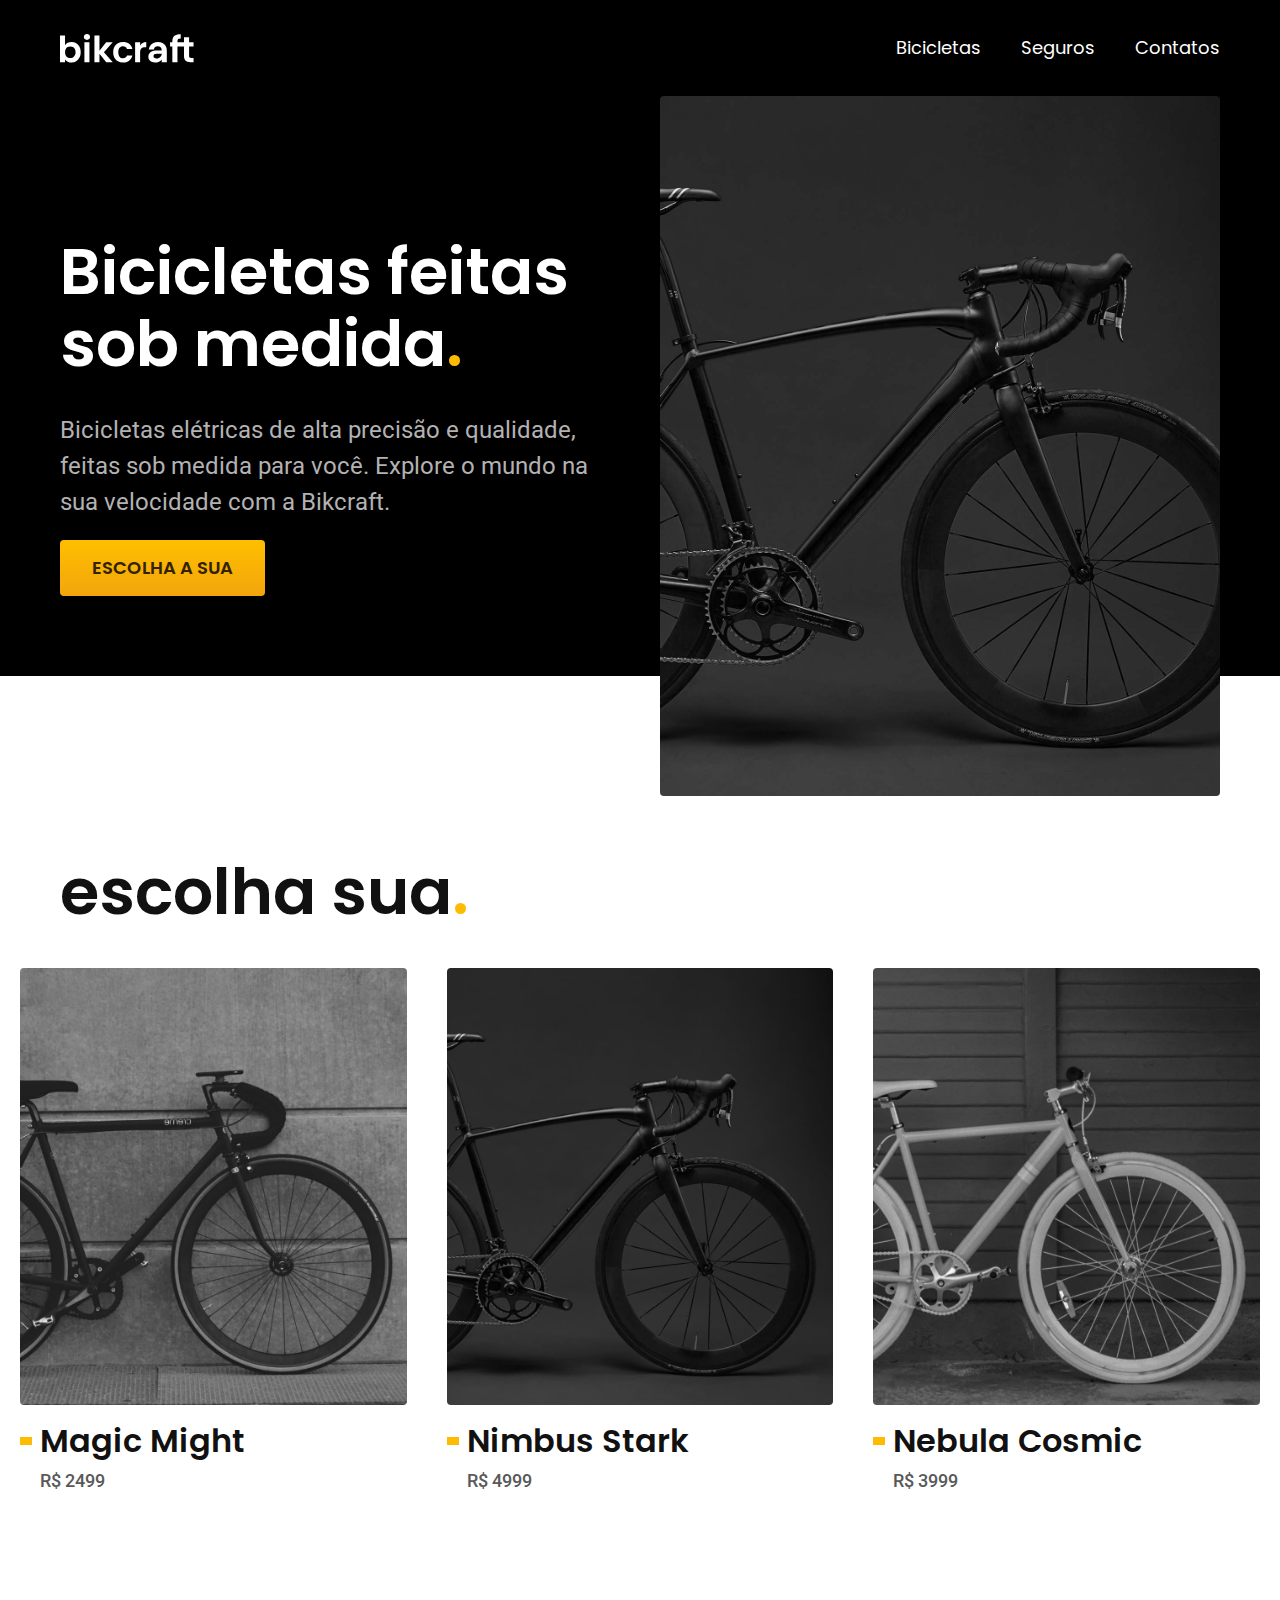
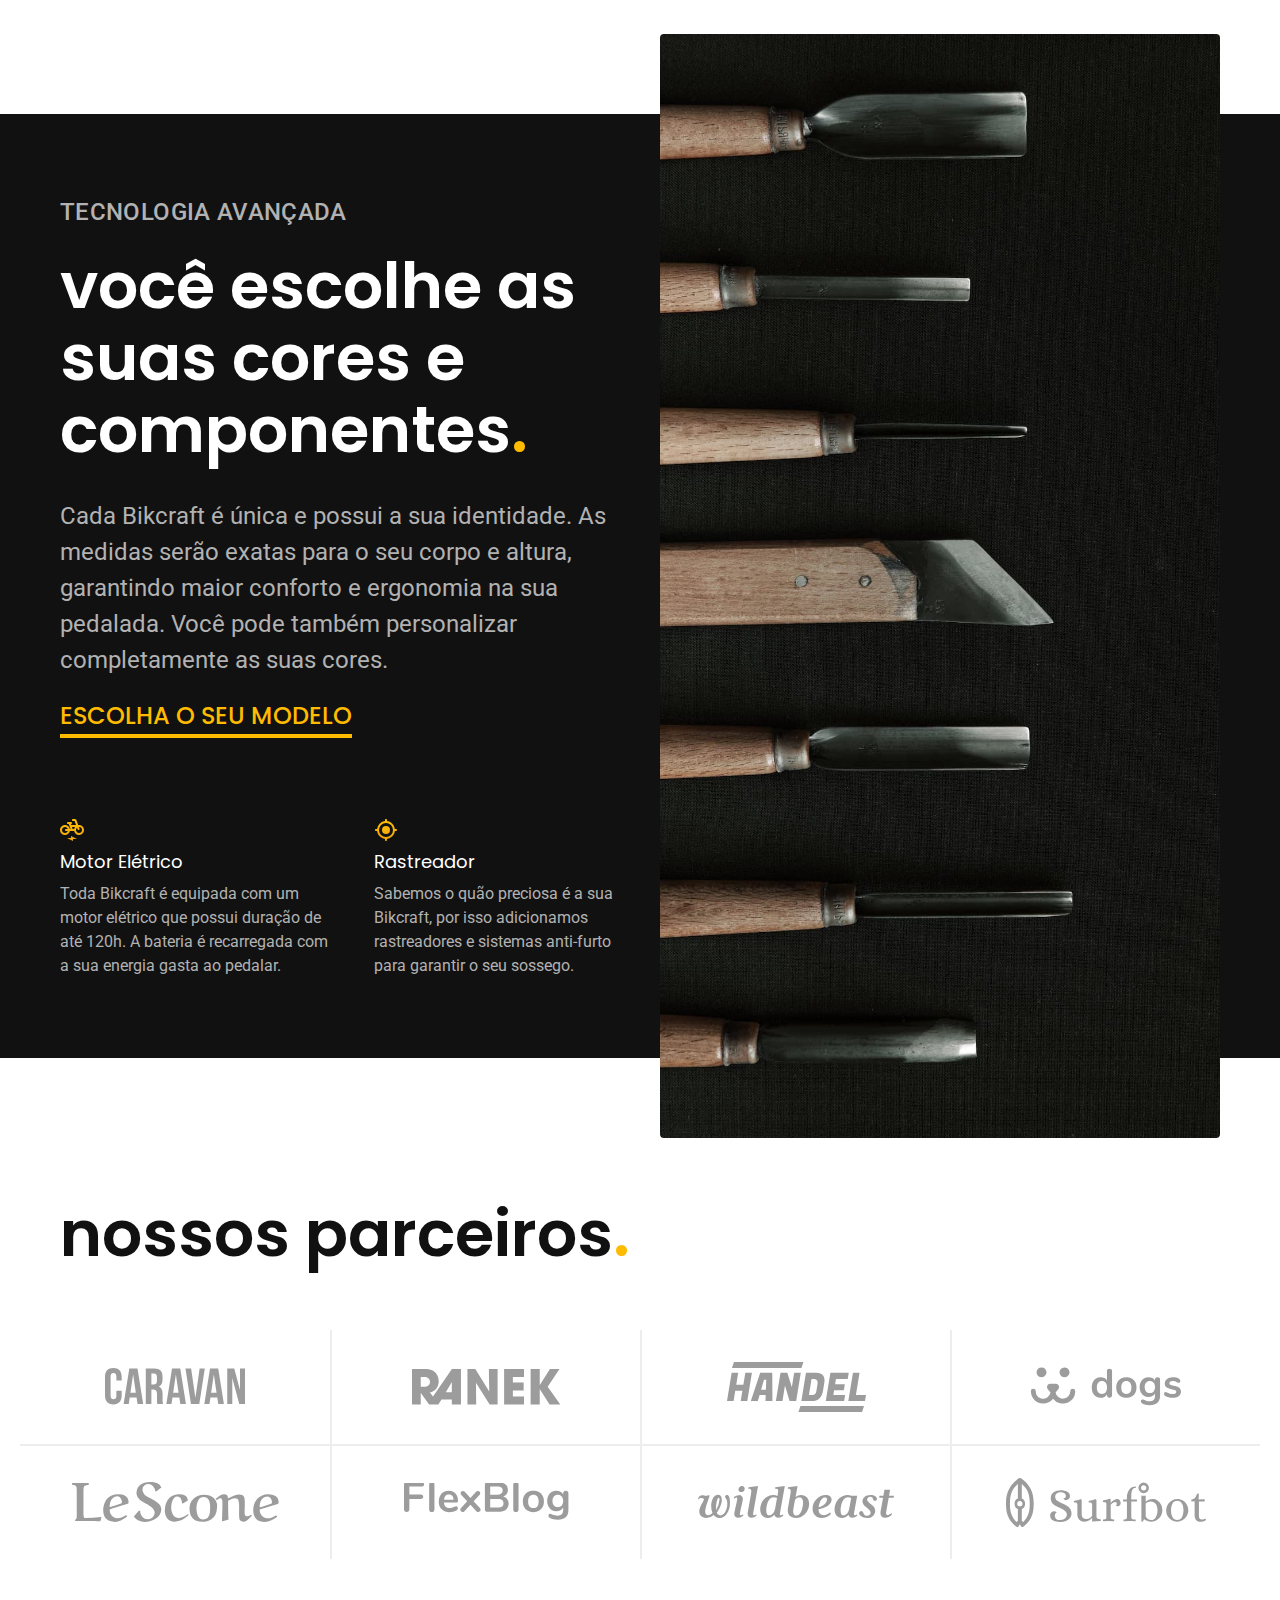
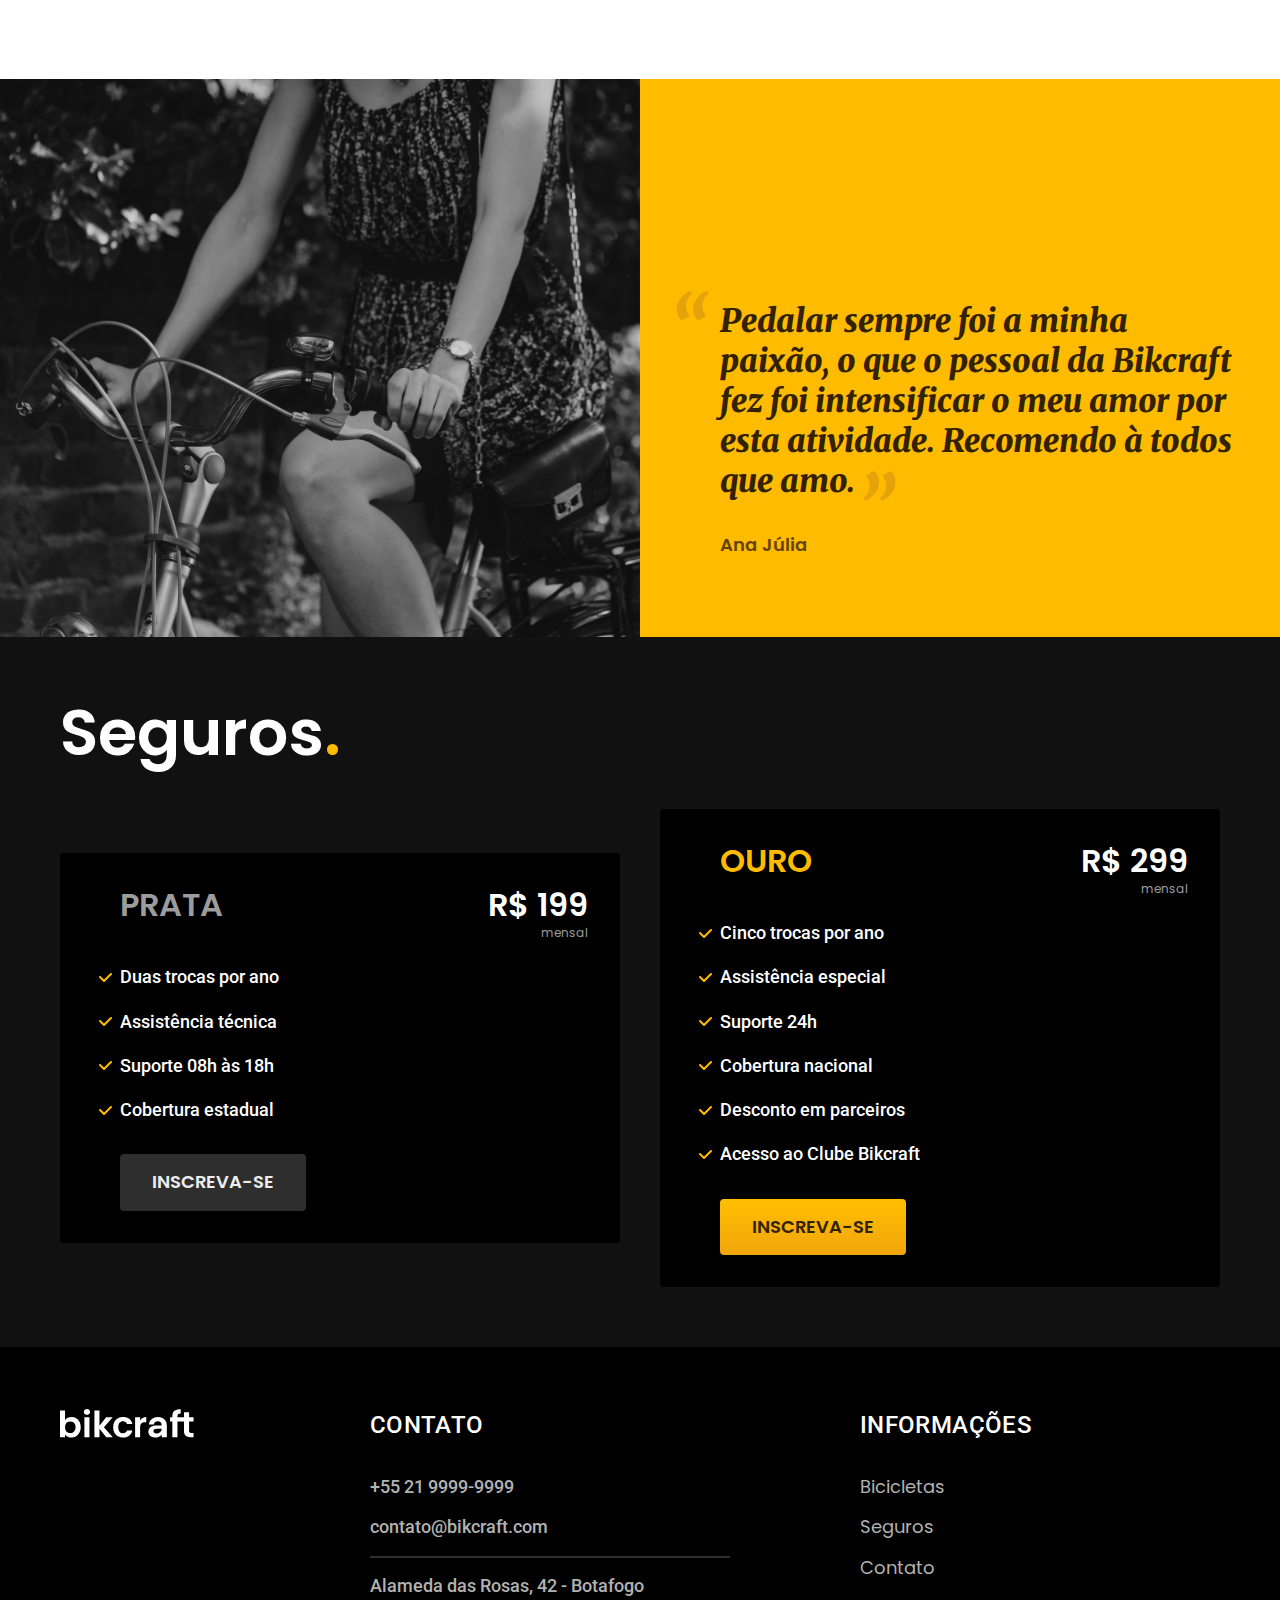
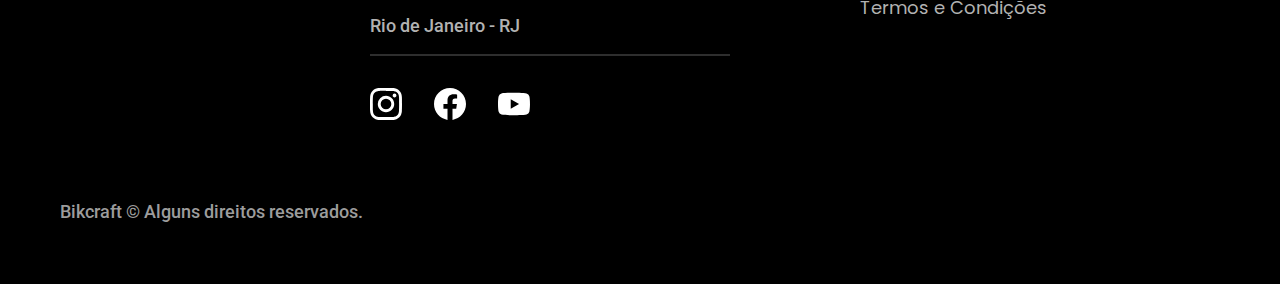
==== index.html @ a8c88aee "update" ====
<!DOCTYPE html>
<html lang="en">

<head>
  <meta charset="UTF-8">
  <meta name="viewport" content="width=device-width, initial-scale=1.0">
  <title>Bikcraft - Bicicletas Elétricas</title>
  <meta name="description"
    content="Bicicletas elétricas de alta precisão e qualidade,  feitas sob medida para o cliente. Explore o mundo na sua velocidade com a Bikcraft.">

  <link rel="stylesheet" href="./css/style.css">

  <link rel="preconnect" href="https://fonts.googleapis.com">
  <link rel="preconnect" href="https://fonts.gstatic.com" crossorigin>
  <link
    href="https://fonts.googleapis.com/css2?family=Merriweather:ital,wght@1,900&family=Poppins:wght@400;600&family=Roboto:wght@400;500&display=swap"
    rel="stylesheet">
</head>

<body>
  <header class="header-bg">
    <div class="header container">
      <a href="./">
        <img src="./img/bikcraft.svg" alt="Bikcraft">
      </a>

      <nav aria-label="primary">
        <ul class="header-menu font-1-m color-0">
          <li><a href="./bikes.html">Bicicletas</a></li>
          <li><a href="./insurance.html">Seguros</a></li>
          <li><a href="./contact.html">Contatos</a></li>
        </ul>
      </nav>
    </div>
  </header>

  <main class="introduction-bg">
    <div class="introduction container">
      <div class="introduction-content">
        <h1 class="font-1-xxl color-0">Bicicletas feitas sob medida<span class="color-p1">.</span></h1>
        <p class="font-2-l color-5">Bicicletas elétricas de alta precisão e qualidade, feitas sob medida para
          você. Explore
          o mundo na sua
          velocidade com a Bikcraft.</p>
        <a class="button" href="./bikes.html">Escolha a sua</a>
      </div>
      <div>
        <img src="./img/photos/introduction.jpg" alt="Bicicleta elétrica preta.">
      </div>
    </div>
  </main>

  <article class="bikes-list">
    <h2 class="container font-1-xxl">escolha sua<span class="color-p1">.</span></h2>

    <ul>
      <li>
        <a href="./bikes/magic.html">
          <img src="./img/bikes/magic-home.jpg" alt="Bicicleta preta">
          <h3 class="font-1-xl">Magic Might</h3>
          <span class="font-2-m color-8">R$ 2499</span>
        </a>
      </li>
      <li>
        <a href="./bikes/nimbus.html">
          <img src="./img/bikes/nimbus-home.jpg" alt="Bicicleta preta">
          <h3 class="font-1-xl">Nimbus Stark</h3>
          <span class="font-2-m color-8">R$ 4999</span>
        </a>
      </li>
      <li>
        <a href="./bikes/nebula.html">
          <img src="./img/bikes/nebula-home.jpg" alt="Bicicleta preta">
          <h3 class="font-1-xl">Nebula Cosmic</h3>
          <span class="font-2-m color-8">R$ 3999</span>
        </a>
      </li>
    </ul>
  </article>

  <article class="technology-bg">
    <div class="technology container">
      <div class="technology-content">
        <span class="font-2-l-b color-5">Tecnologia Avançada</span>
        <h2 class="font-1-xxl color-0">você escolhe as suas cores e componentes<span class="color-p1">.</span></h2>
        <p class="font-2-l color-5">Cada Bikcraft é única e possui a sua identidade. As medidas serão exatas para o seu
          corpo e altura,
          garantindo maior conforto e ergonomia na sua pedalada. Você pode também personalizar completamente as suas
          cores.</p>
        <a class="link" href="./bikes.html">Escolha o seu modelo</a>
        <div class="technology-advantages">
          <div>
            <img src="./img/icons/electric.svg" alt="">
            <h3 class="font-1-m color-0">Motor Elétrico</h3>
            <p class="font-2-s color-5">Toda Bikcraft é equipada com um motor elétrico que possui duração de até 120h. A
              bateria é recarregada com
              a sua energia gasta ao pedalar.</p>
          </div>
          <div>
            <img src="./img/icons/tracker.svg" alt="">
            <h3 class="font-1-m color-0">Rastreador</h3>
            <p class="font-2-s color-5">Sabemos o quão preciosa é a sua Bikcraft, por isso adicionamos rastreadores e
              sistemas anti-furto para
              garantir o seu sossego.</p>
          </div>
        </div>
      </div>
      <div class="technology-image">
        <img src="./img/photos/technology.jpg" alt="">
      </div>
    </div>
  </article>

  <section class="partners" aria-label="Nossos Parceiros">
    <h2 class="container font-1-xxl">nossos parceiros<span class="color-p1">.</span></h2>

    <ul>
      <li><img src="./img/partners/caravan.svg" alt="caravan"></li>
      <li><img src="./img/partners/ranek.svg" alt="ranek"></li>
      <li><img src="./img/partners/handel.svg" alt="handel"></li>
      <li><img src="./img/partners/dogs.svg" alt="dogs"></li>
      <li><img src="./img/partners/lescone.svg" alt="lescone"></li>
      <li><img src="./img/partners/flexblog.svg" alt="flexblog"></li>
      <li><img src="./img/partners/wildbeast.svg" alt="wildbeast"></li>
      <li><img src="./img/partners/surfbot.svg" alt="surfbot"></li>
    </ul>
  </section>

  <section class="testimony" aria-label="Depoimento">
    <div>
      <img src="./img//photos/testimony.jpg" alt="Pessoa com uma bicicleta bikcraft">
    </div>
    <div class="testimony-content">
      <blockquote class="font-1-xl color-p5">
        <p>Pedalar sempre foi a minha paixão, o que o pessoal da Bikcraft fez foi intensificar o meu amor por esta
          atividade. Recomendo à todos que amo.</p>
      </blockquote>
      <span class="font-1-m-b color-p4">Ana Júlia</span>
    </div>
  </section>
  <article class="insurances-bg">
    <div class="insurances container">
      <h2 class="font-1-xxl color-0">Seguros<span class="color-p1">.</span></h2>
      <div class="insurances-item">
        <h3 class="font-1-xl color-6">PRATA</h3>
        <span class="font-1-xl color-0">R$ 199 <span class="font-1-xs color-6">mensal</span></span>
        <ul class="font-2-m color-0">
          <li>Duas trocas por ano</li>
          <li>Assistência técnica</li>
          <li>Suporte 08h às 18h</li>
          <li>Cobertura estadual</li>
        </ul>
        <a class="button secondary" href="./orcamento.html">Inscreva-se</a>
      </div>

      <div class="insurances-item">
        <h3 class="font-1-xl color-p1">OURO</h3>
        <span class="font-1-xl color-0">R$ 299 <span class="font-1-xs color-6">mensal</span></span>
        <ul class="font-2-m color-0">
          <li>Cinco trocas por ano</li>
          <li>Assistência especial</li>
          <li>Suporte 24h</li>
          <li>Cobertura nacional</li>
          <li>Desconto em parceiros</li>
          <li>Acesso ao Clube Bikcraft</li>
        </ul>
        <a class="button" href="./budget.html">Inscreva-se</a>
      </div>
    </div>
  </article>

  <footer class="footer-bg">
    <div class="footer container">
      <img src="./img/bikcraft.svg" alt="Bikcraft">
      <div class="footer-contact">
        <h3 class="font-2-l-b color-0">Contato</h3>
        <ul class="font-2-m color-5">
          <li><a href="tel:+5521999999999">+55 21 9999-9999</a></li>
          <li><a href="mailto:contato@bikcraft.com">contato@bikcraft.com</a></li>
          <li>Alameda das Rosas, 42 - Botafogo</li>
          <li>Rio de Janeiro - RJ</li>
        </ul>
        <div class="footer-networks">
          <a href="./">
            <img src="./img/networks/instagram.svg" alt="Instagram">
          </a>
          <a href="./">
            <img src="./img/networks/facebook.svg" alt="Facebook">
          </a>
          <a href="./">
            <img src="./img/networks/youtube.svg" alt="Youtube">
          </a>
        </div>
      </div>
      <div class="footer-information">
        <h3 class="font-2-l-b color-0">Informações</h3>
        <nav>
          <ul class="font-1-m color-5">
            <li><a href="./bikes.html">Bicicletas</a></li>
            <li><a href="./insurance.html">Seguros</a></li>
            <li><a href="./contact.html">Contato</a></li>
            <li><a href="./terms.html">Termos e Condições</a></li>
          </ul>
        </nav>
      </div>
      <p class="footer-copy font-2-m color-6">Bikcraft © Alguns direitos reservados.</p>
    </div>
  </footer>

</body>

</html>
---- css/style.css ----
@import "./global/global.css";
@import "./utilities/typography.css";
@import "./utilities/colors.css";

@import "./global/header.css";
@import "./global/footer.css";

/* Utilities */
@import "./utilities/components.css";

/* Home */
@import "./home/introduction.css";
@import "./home/technology.css";
@import "./home/partners.css";
@import "./home/testimony.css";

/* Bikes */
@import "./bikes/bike-list.css";
@import "./bikes/bikes.css";

/* Bike */
@import "./bike/bike.css";
@import "./bike/insurance.css";


/* Insurances */
@import "./insurances/insurances.css";
@import "./insurances/advantages.css";
@import "./insurances/questions.css";

/* Terms */
@import "./terms/terms.css"
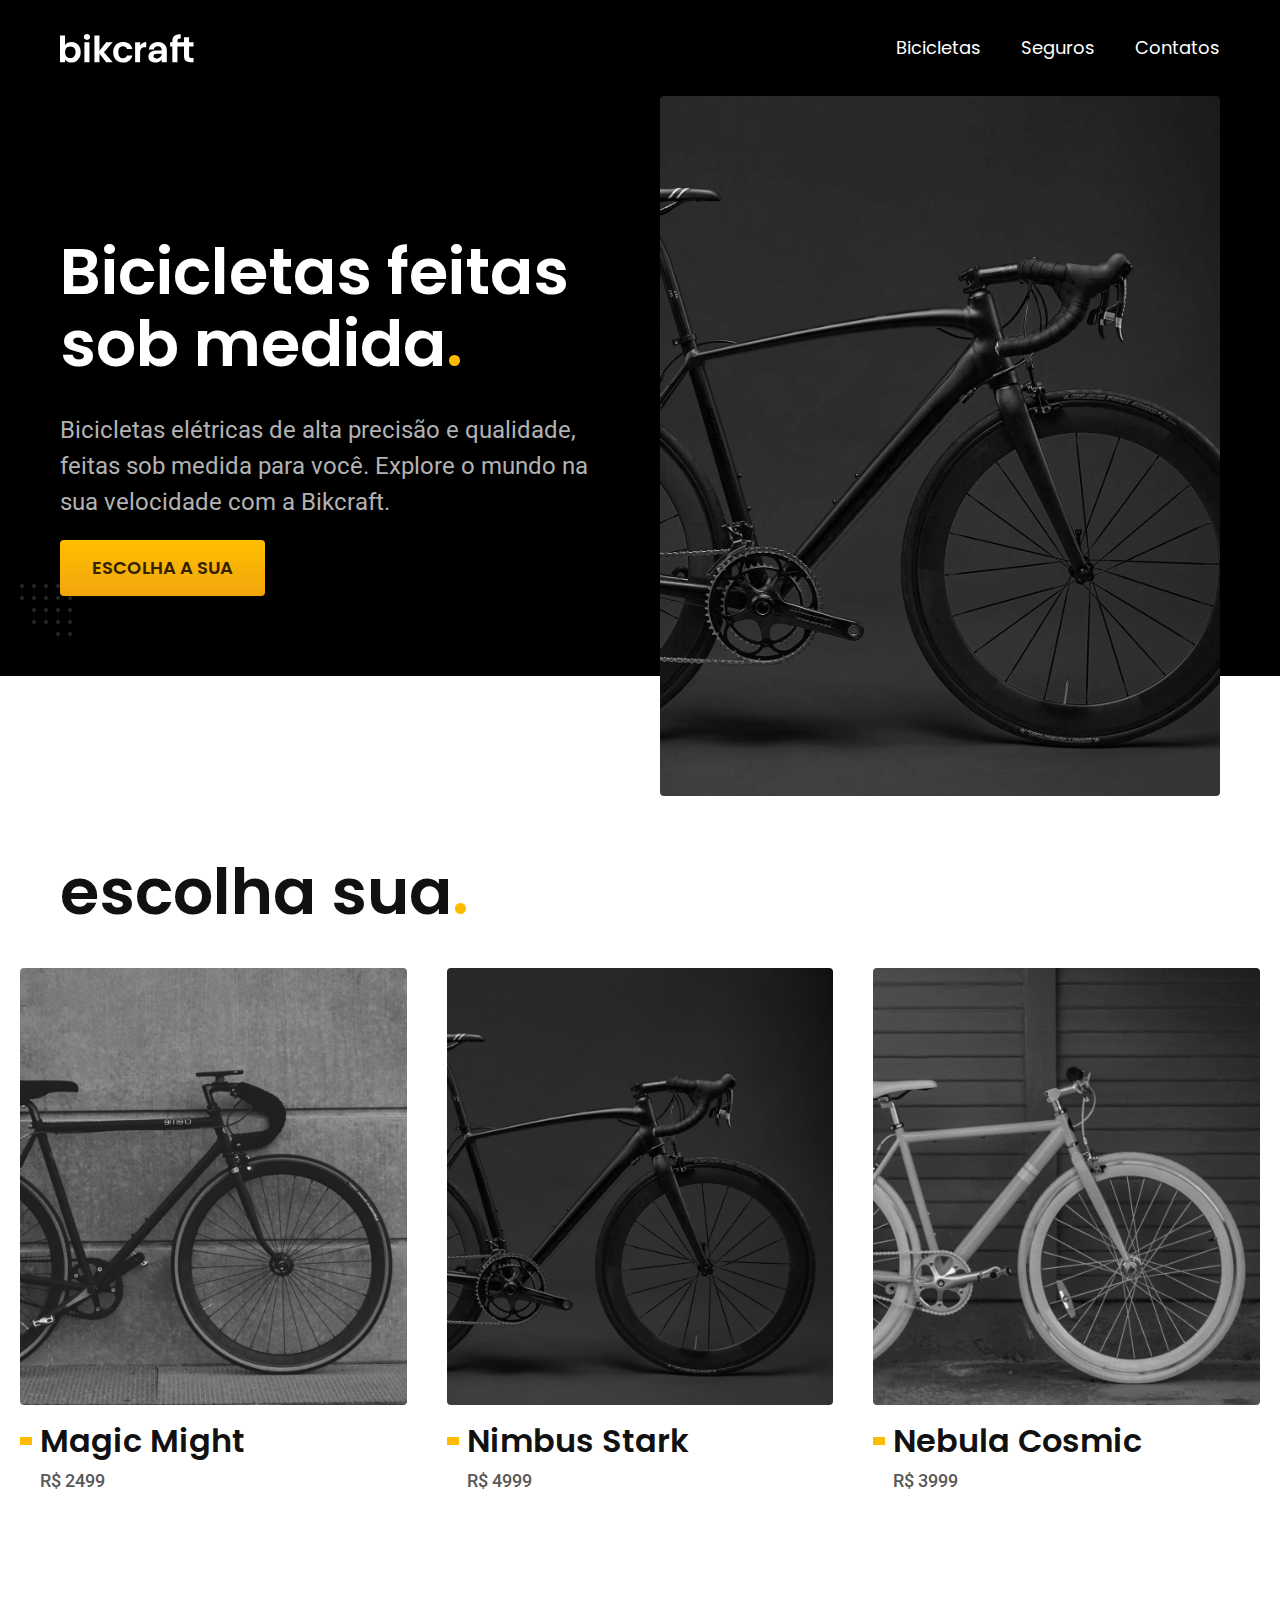
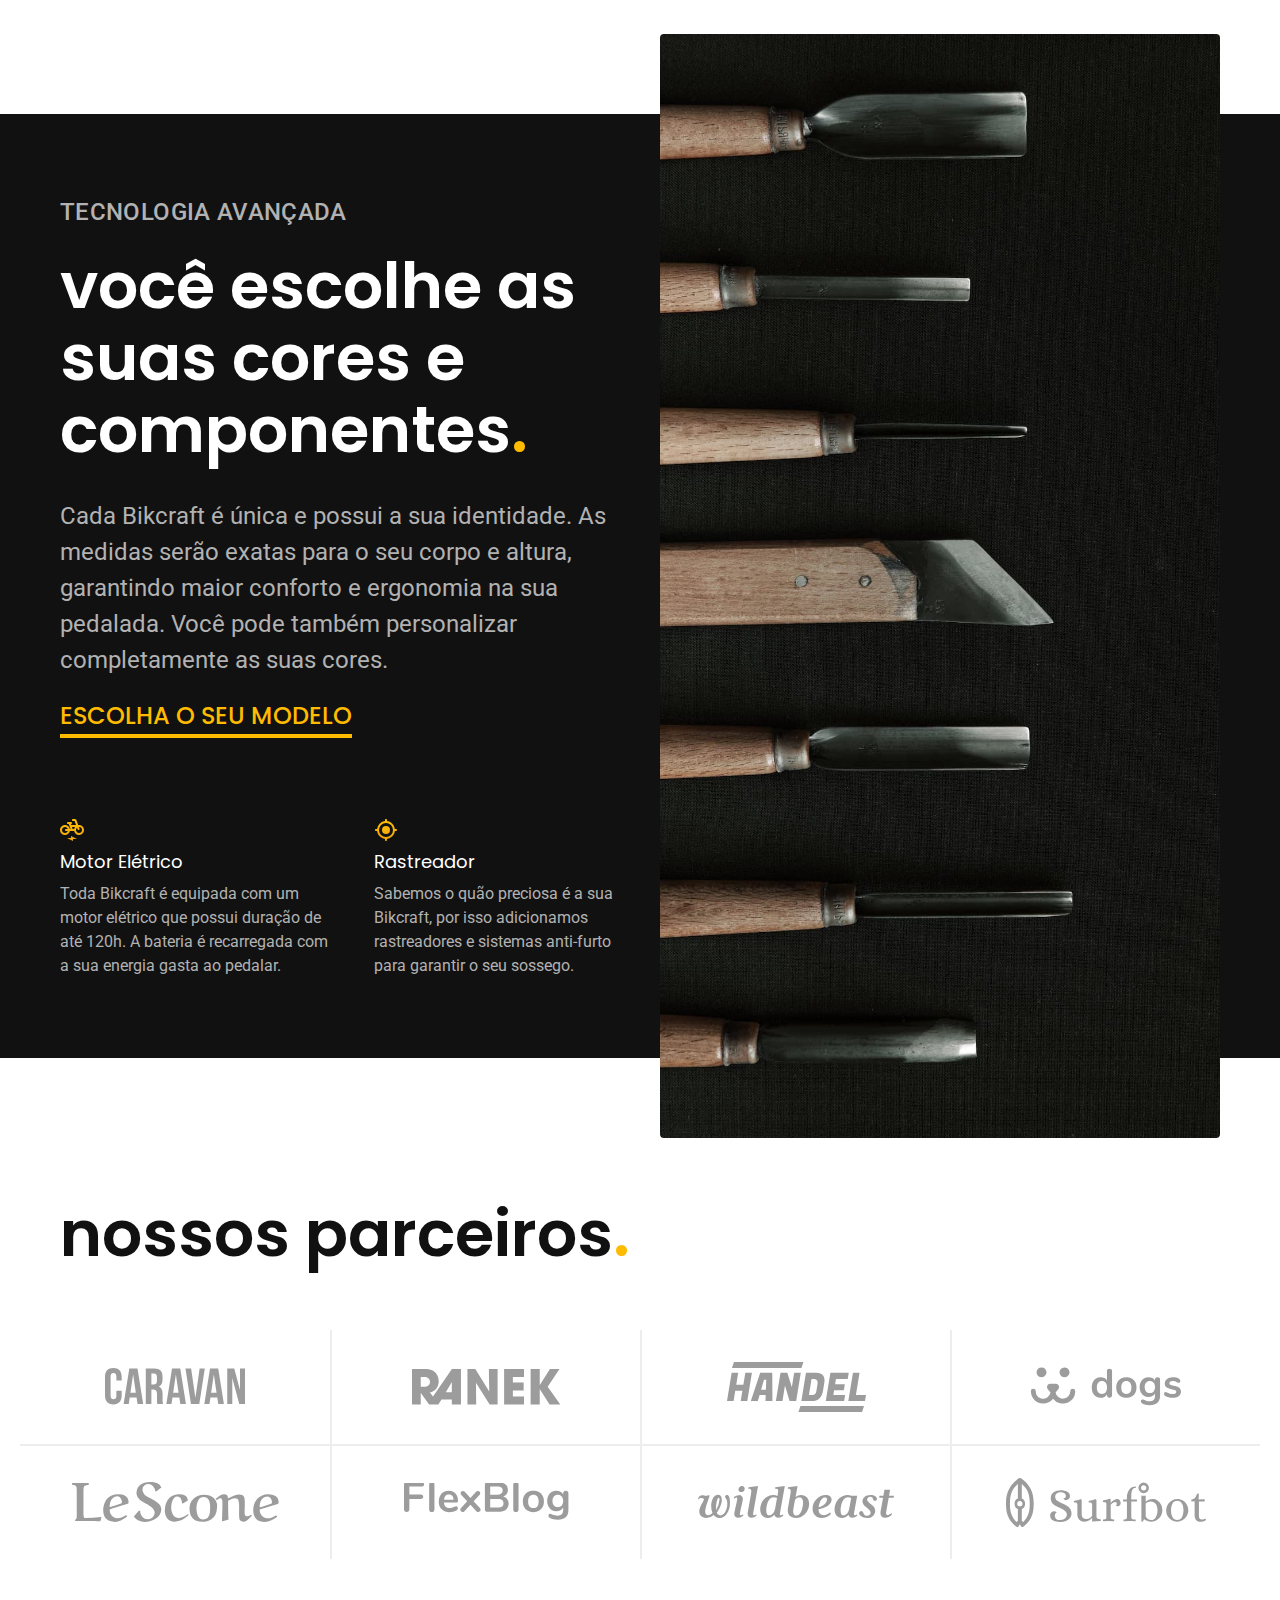
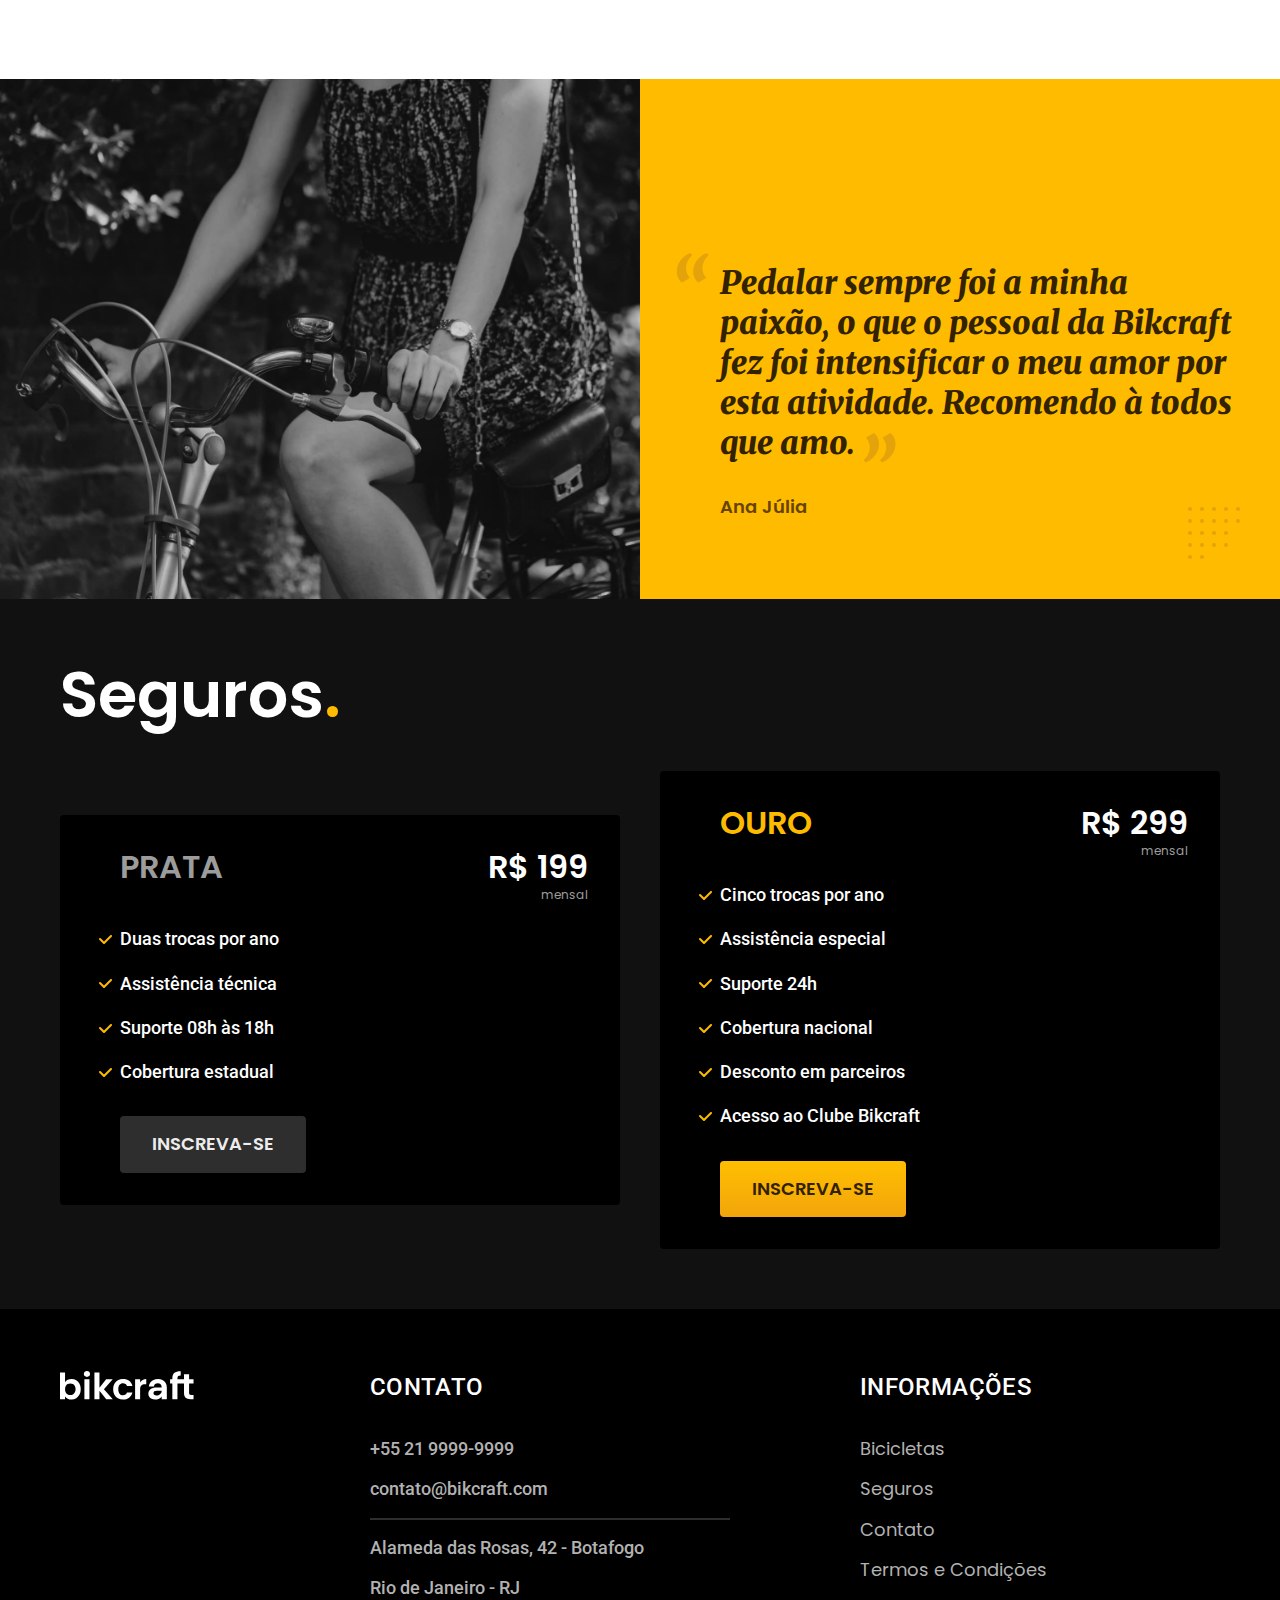
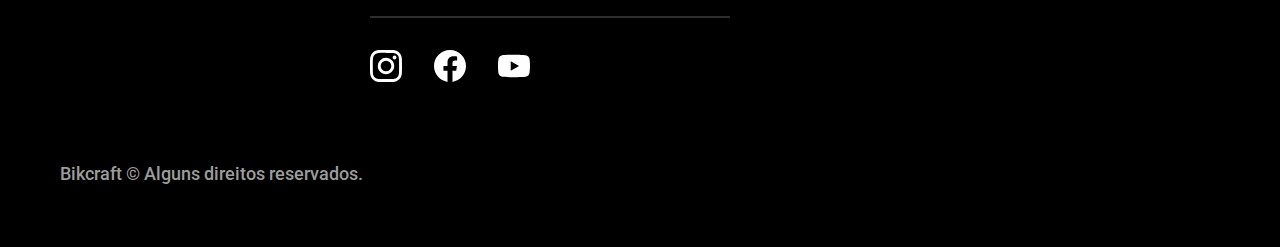
==== commit e77eded2: "optimizations" ====
--- a/index.html
+++ b/index.html
@@ -8,6 +8,7 @@
   <meta name="description"
     content="Bicicletas elétricas de alta precisão e qualidade,  feitas sob medida para o cliente. Explore o mundo na sua velocidade com a Bikcraft.">
 
+  <link rel="preload" href="./css/style.css" as="style">
   <link rel="stylesheet" href="./css/style.css">
 
   <link rel="preconnect" href="https://fonts.googleapis.com">
@@ -21,7 +22,7 @@
   <header class="header-bg">
     <div class="header container">
       <a href="./">
-        <img src="./img/bikcraft.svg" alt="Bikcraft">
+        <img src="./img/bikcraft.svg" width="136" height="32" alt="Bikcraft">
       </a>
 
       <nav aria-label="primary">
@@ -44,9 +45,10 @@
           velocidade com a Bikcraft.</p>
         <a class="button" href="./bikes.html">Escolha a sua</a>
       </div>
-      <div>
-        <img src="./img/photos/introduction.jpg" alt="Bicicleta elétrica preta.">
-      </div>
+      <picture>
+        <source media="(max-width: 800px)" srcset="./img/bikes/nimbus.jpg">
+        <img src="./img/photos/introduction.jpg" width="1280" height="1600" alt="Bicicleta elétrica preta.">
+      </picture>
     </div>
   </main>
 
@@ -56,21 +58,21 @@
     <ul>
       <li>
         <a href="./bikes/magic.html">
-          <img src="./img/bikes/magic-home.jpg" alt="Bicicleta preta">
+          <img src="./img/bikes/magic-home.jpg" width="920" height="1040" alt="Bicicleta preta">
           <h3 class="font-1-xl">Magic Might</h3>
           <span class="font-2-m color-8">R$ 2499</span>
         </a>
       </li>
       <li>
         <a href="./bikes/nimbus.html">
-          <img src="./img/bikes/nimbus-home.jpg" alt="Bicicleta preta">
+          <img src="./img/bikes/nimbus-home.jpg" width="920" height="1040" alt="Bicicleta preta">
           <h3 class="font-1-xl">Nimbus Stark</h3>
           <span class="font-2-m color-8">R$ 4999</span>
         </a>
       </li>
       <li>
         <a href="./bikes/nebula.html">
-          <img src="./img/bikes/nebula-home.jpg" alt="Bicicleta preta">
+          <img src="./img/bikes/nebula-home.jpg" width="920" height="1040" alt="Bicicleta preta">
           <h3 class="font-1-xl">Nebula Cosmic</h3>
           <span class="font-2-m color-8">R$ 3999</span>
         </a>
@@ -90,14 +92,14 @@
         <a class="link" href="./bikes.html">Escolha o seu modelo</a>
         <div class="technology-advantages">
           <div>
-            <img src="./img/icons/electric.svg" alt="">
+            <img src="./img/icons/electric.svg" width="24" height="24" alt="">
             <h3 class="font-1-m color-0">Motor Elétrico</h3>
             <p class="font-2-s color-5">Toda Bikcraft é equipada com um motor elétrico que possui duração de até 120h. A
               bateria é recarregada com
               a sua energia gasta ao pedalar.</p>
           </div>
           <div>
-            <img src="./img/icons/tracker.svg" alt="">
+            <img src="./img/icons/tracker.svg" width="24" height="24" alt="">
             <h3 class="font-1-m color-0">Rastreador</h3>
             <p class="font-2-s color-5">Sabemos o quão preciosa é a sua Bikcraft, por isso adicionamos rastreadores e
               sistemas anti-furto para
@@ -106,7 +108,7 @@
         </div>
       </div>
       <div class="technology-image">
-        <img src="./img/photos/technology.jpg" alt="">
+        <img src="./img/photos/technology.jpg" width="1200" height="1920" alt="">
       </div>
     </div>
   </article>
@@ -115,20 +117,20 @@
     <h2 class="container font-1-xxl">nossos parceiros<span class="color-p1">.</span></h2>
 
     <ul>
-      <li><img src="./img/partners/caravan.svg" alt="caravan"></li>
-      <li><img src="./img/partners/ranek.svg" alt="ranek"></li>
-      <li><img src="./img/partners/handel.svg" alt="handel"></li>
-      <li><img src="./img/partners/dogs.svg" alt="dogs"></li>
-      <li><img src="./img/partners/lescone.svg" alt="lescone"></li>
-      <li><img src="./img/partners/flexblog.svg" alt="flexblog"></li>
-      <li><img src="./img/partners/wildbeast.svg" alt="wildbeast"></li>
-      <li><img src="./img/partners/surfbot.svg" alt="surfbot"></li>
+      <li><img src="./img/partners/caravan.svg" width="140" height="38" alt="caravan"></li>
+      <li><img src="./img/partners/ranek.svg" width="149" height="36" alt="ranek"></li>
+      <li><img src="./img/partners/handel.svg" width="139" height="50" alt="handel"></li>
+      <li><img src="./img/partners/dogs.svg" width="152" height="39" alt="dogs"></li>
+      <li><img src="./img/partners/lescone.svg" width="208" height="41" alt="lescone"></li>
+      <li><img src="./img/partners/flexblog.svg" width="165" height="38" alt="flexblog"></li>
+      <li><img src="./img/partners/wildbeast.svg" width="196" height="34" alt="wildbeast"></li>
+      <li><img src="./img/partners/surfbot.svg" width="200" height="49" alt="surfbot"></li>
     </ul>
   </section>
 
   <section class="testimony" aria-label="Depoimento">
     <div>
-      <img src="./img//photos/testimony.jpg" alt="Pessoa com uma bicicleta bikcraft">
+      <img src="./img/photos/testimony.jpg" width="1560" height="1360" alt="Pessoa com uma bicicleta bikcraft">
     </div>
     <div class="testimony-content">
       <blockquote class="font-1-xl color-p5">
@@ -171,7 +173,7 @@
 
   <footer class="footer-bg">
     <div class="footer container">
-      <img src="./img/bikcraft.svg" alt="Bikcraft">
+      <img src="./img/bikcraft.svg" width="136" height="32" alt="Bikcraft">
       <div class="footer-contact">
         <h3 class="font-2-l-b color-0">Contato</h3>
         <ul class="font-2-m color-5">
@@ -182,13 +184,13 @@
         </ul>
         <div class="footer-networks">
           <a href="./">
-            <img src="./img/networks/instagram.svg" alt="Instagram">
+            <img src="./img/networks/instagram.svg" width="32" height="32" alt="Instagram">
           </a>
           <a href="./">
-            <img src="./img/networks/facebook.svg" alt="Facebook">
+            <img src="./img/networks/facebook.svg" width="32" height="32" alt="Facebook">
           </a>
           <a href="./">
-            <img src="./img/networks/youtube.svg" alt="Youtube">
+            <img src="./img/networks/youtube.svg" width="32" height="32" alt="Youtube">
           </a>
         </div>
       </div>
--- a/css/style.css
+++ b/css/style.css
@@ -7,6 +7,7 @@
 
 /* Utilities */
 @import "./utilities/components.css";
+@import "./utilities/datasheet.css";
 
 /* Home */
 @import "./home/introduction.css";
@@ -28,7 +29,15 @@
 @import "./insurances/advantages.css";
 @import "./insurances/questions.css";
 
+/* Contact */
+@import "./contact/contact.css";
+@import "./contact/store.css";
+
+/*  Buget */
+@import "./budget/budget.css";
+
 /* Terms */
-@import "./terms/terms.css"
+@import "./terms/terms.css";
 
 
+
--- a/css/style.css
+++ b/css/style.css
@@ -7,6 +7,7 @@
 
 /* Utilities */
 @import "./utilities/components.css";
+@import "./utilities/datasheet.css";
 
 /* Home */
 @import "./home/introduction.css";
@@ -28,7 +29,15 @@
 @import "./insurances/advantages.css";
 @import "./insurances/questions.css";
 
+/* Contact */
+@import "./contact/contact.css";
+@import "./contact/store.css";
+
+/*  Buget */
+@import "./budget/budget.css";
+
 /* Terms */
-@import "./terms/terms.css"
+@import "./terms/terms.css";
 
 
+
